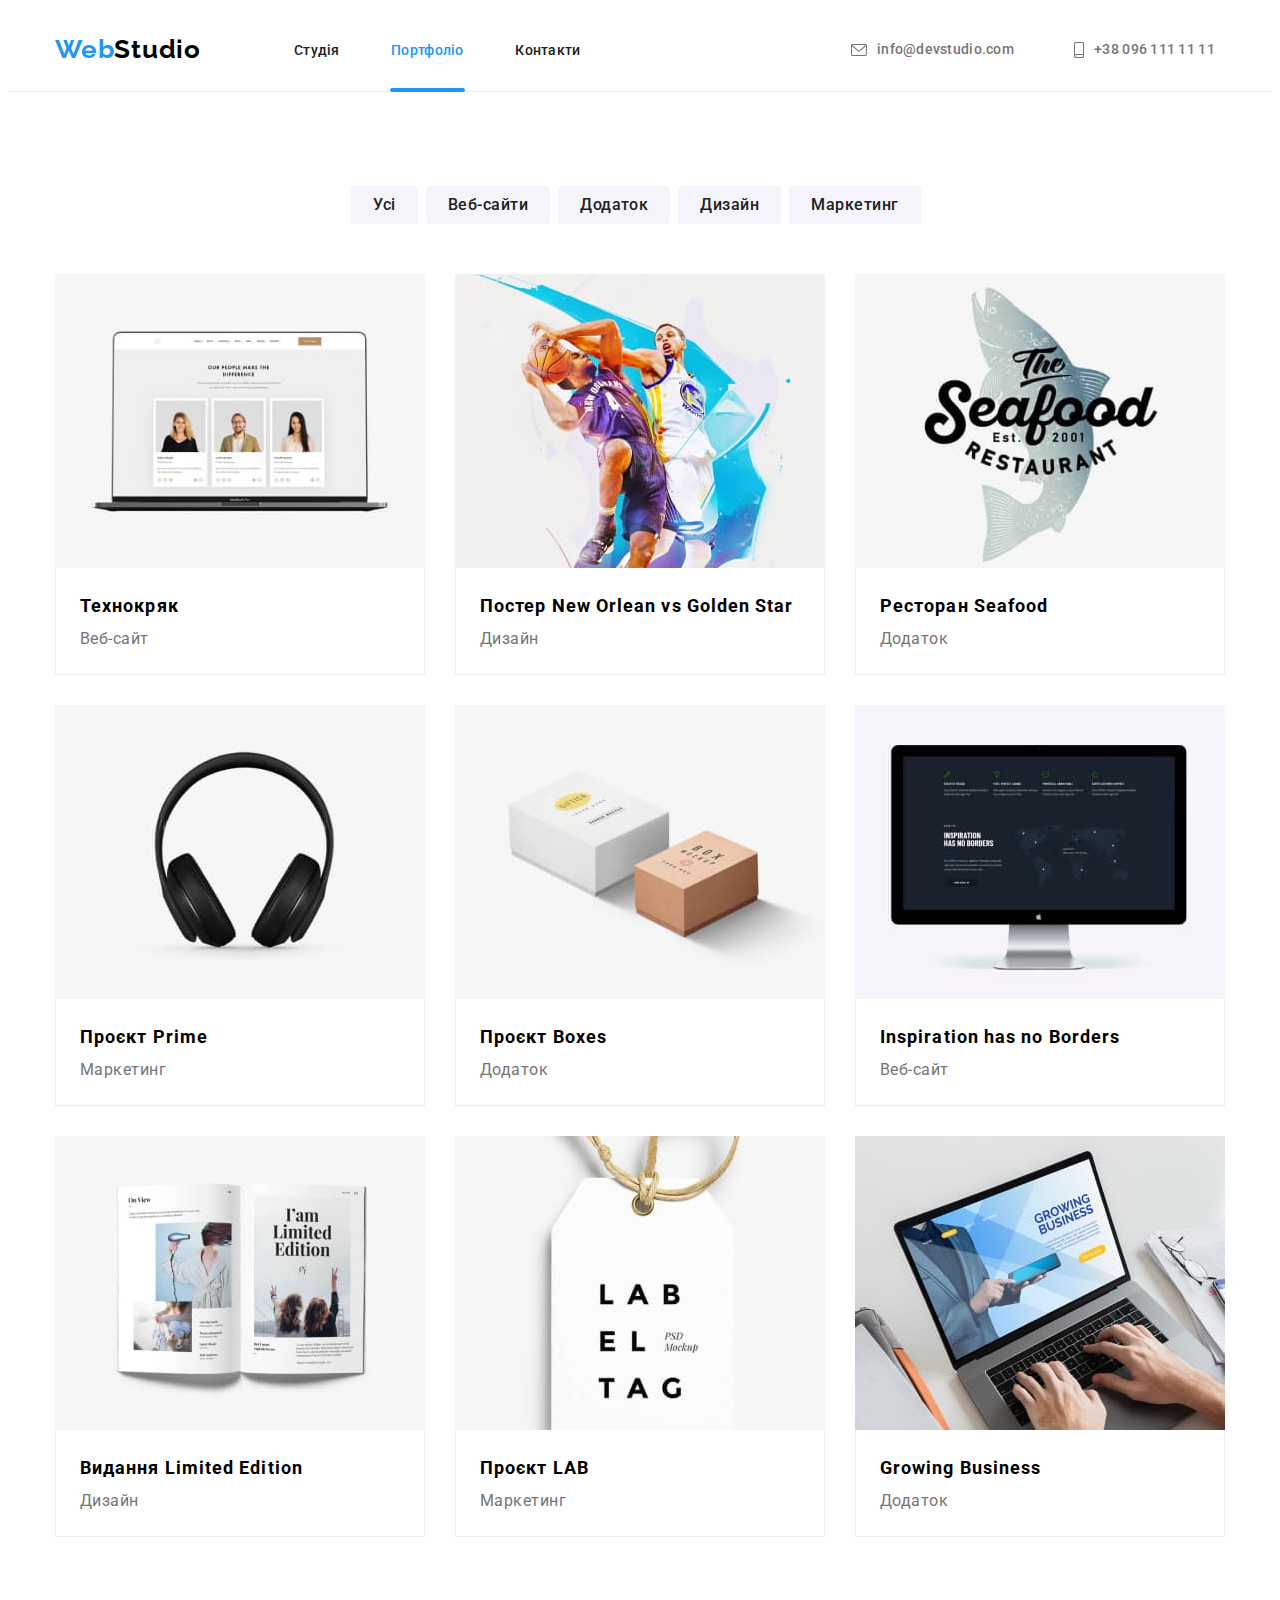
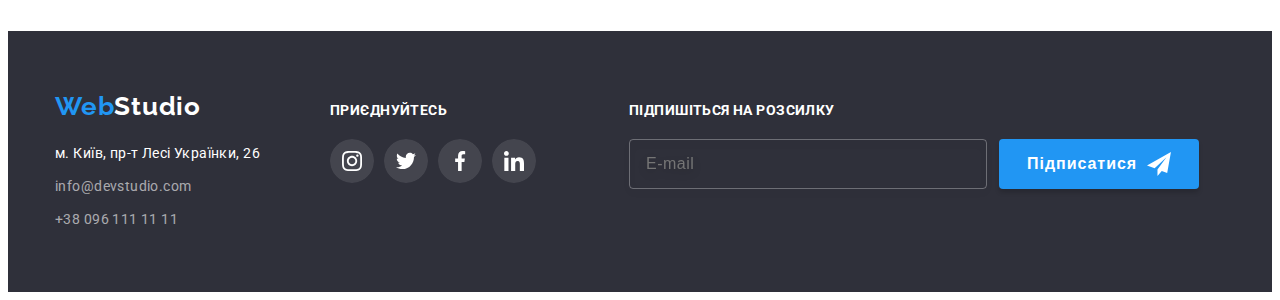
==== portfolio.html @ e8a70b20 "Add files via upload" ====
<!DOCTYPE html>
<html lang="en">
  <head>
    <meta charset="UTF-8" />
    <meta http-equiv="X-UA-Compatible" content="IE=edge" />
    <meta name="viewport" content="width=device-width, initial-scale=1.0" />
    <title>Portfolio</title>
    <link rel="preconnect" href="https://fonts.googleapis.com" />
    <link rel="preconnect" href="https://fonts.gstatic.com" crossorigin />
    <link
      href="https://fonts.googleapis.com/css2?family=Raleway:wght@700&family=Roboto:wght@400;500;700;900&display=swap"
      rel="stylesheet"
    />
    <link
      rel="stylesheet"
      href="https://cdnjs.cloudflare.com/ajax/libs/modern-normalize/1.1.0/modern-normalize.min.css"
      integrity="sha512-wpPYUAdjBVSE4KJnH1VR1HeZfpl1ub8YT/NKx4PuQ5NmX2tKuGu6U/JRp5y+Y8XG2tV+wKQpNHVUX03MfMFn9Q=="
      crossorigin="anonymous"
      referrerpolicy="no-referrer"
    />
    <link rel="stylesheet" href="./css/styles.css" />
  </head>
  <body class="body">
    <header class="header header-portfolio">
            <div class="container container-header container-header-index">
        <nav class="header-navigation">
          <a class="link-logo" href="index.html">
            <span class="web">Web</span>Studio
          </a>
          <ul class="index-header-list">
            <li class="index-header-item">
              <a class="navigation-link" href="index.html">Студія</a>
            </li>
            <li class="index-header-item">
              <a class="navigation-link current" href="portfolio.html">Портфоліо</a>
            </li>
            <li class="index-header-item">
              <a class="navigation-link" href="">Контакти</a>
            </li>
          </ul>
        </nav>
        <ul class="index-header-list contact-header-list">
          <li class="contact-header-item">
            <a class="contact-link" href="mailto:info@devstudio.com"
              ><svg class="header-icon" width="16" height="12">
                <use href="./img/symbol-defs.svg#icon-envelope"></use>
              </svg>info@devstudio.com</a
            >
          </li>
          <li class="contact-header-item">
            <a class="contact-link" href="tel:+380961111111"
              ><svg class="header-icon" width="10" height="16">
                <use href="./img/symbol-defs.svg#icon-smartphone"></use>
              </svg>+38 096 111 11 11</a
            >
          </li>
        </ul>
      </div>
    </header>

    <main class="portfolio-main">
      <section class="portfolio-hero">
        <div class="container container-portfolio-main">
          <ul class="portfolio-list portfolio-list-btn">
            <li class="portfolio-list-btn-item">
              <button class="filter-btn" type="button">Усі</button>
            </li>
            <li class="portfolio-list-btn-item">
              <button class="filter-btn" type="button">Веб-сайти</button>
            </li>
            <li class="portfolio-list-btn-item">
              <button class="filter-btn" type="button">Додаток</button>
            </li>
            <li class="portfolio-list-btn-item">
              <button class="filter-btn" type="button">Дизайн</button>
            </li>
            <li class="portfolio-list-btn-item">
              <button class="filter-btn" type="button">Маркетинг</button>
            </li>
          </ul>
          <ul class="portfolio-list portfolio-list-card">
            <li class="portfolio-hero-item">
              <a class="portfolio-card-link" href="">
                <div class="portfolio-overlay">
                  <img
                    class="img portfolio-img"
                    src="./img/portfolio_img.jpg"
                    alt="laptop with website"
                    width="370"
                    height="294"
                  />
                  <p class="portfolio-overlay-discription">Ресурс пропонує комплексні пропозиції з різним рівнем функціоналу та сервісів. Все це дозволить відвідувачу отримати вичерпні відомості про компанію чи приватну особу.</p>
                </div>

                <div class="hero-content-portfolio">
                  <h3 class="hero-content">Технокряк</h3>
                  <p class="hero-description">Веб-сайт</p>
                </div>
              </a>  
            </li>
            <li class="portfolio-hero-item">
              <a class="portfolio-card-link" href="">
                <div class="portfolio-overlay">
                  <img
                    class="img portfolio-img"
                    src="./img/portfolio_img1.jpg"
                    alt="two basketball player"
                    width="370"
                    height="294"
                  />
                  <p class="portfolio-overlay-discription">Ресурс пропонує комплексні пропозиції з різним рівнем функціоналу та сервісів. Все це дозволить відвідувачу отримати вичерпні відомості про компанію чи приватну особу.</p>
                </div>

                <div class="hero-content-portfolio">
                  <h3 class="hero-content">Постер New Orlean vs Golden Star</h3>
                  <p class="hero-description">Дизайн</p>
                </div>
              </a>
            </li>
            <li class="portfolio-hero-item">
              <a class="portfolio-card-link" href="">
                <div class="portfolio-overlay">
                  <img
                    class="img portfolio-img"
                    src="./img/portfolio_img2.jpg"
                    alt="restaurant logo"
                    width="370"
                    height="294"
                  />
                  <p class="portfolio-overlay-discription">Ресурс пропонує комплексні пропозиції з різним рівнем функціоналу та сервісів. Все це дозволить відвідувачу отримати вичерпні відомості про компанію чи приватну особу.</p>
                </div>

                <div class="hero-content-portfolio">
                  <h3 class="hero-content">Ресторан Seafood</h3>
                  <p class="hero-description">Додаток</p>
                </div>
              </a>
            </li>
            <li class="portfolio-hero-item">
              <a class="portfolio-card-link" href="">
                <div class="portfolio-overlay">
                  <img
                    class="img portfolio-img"
                    src="./img/portfolio_img3.jpg"
                    alt="black headphones"
                    width="370"
                    height="294"
                  />
                  <p class="portfolio-overlay-discription">Ресурс пропонує комплексні пропозиції з різним рівнем функціоналу та сервісів. Все це дозволить відвідувачу отримати вичерпні відомості про компанію чи приватну особу.</p>
                </div>

                <div class="hero-content-portfolio">
                  <h3 class="hero-content">Проєкт Prime</h3>
                  <p class="hero-description">Маркетинг</p>
                </div>
              </a>
            </li>
            <li class="portfolio-hero-item">
              <a class="portfolio-card-link" href="">
                <div class="portfolio-overlay">
                  <img
                    class="img portfolio-img"
                    src="./img/portfolio_img4.jpg"
                    alt="two boxes one white one black"
                    width="370"
                    height="294"
                  />
                  <p class="portfolio-overlay-discription">Ресурс пропонує комплексні пропозиції з різним рівнем функціоналу та сервісів. Все це дозволить відвідувачу отримати вичерпні відомості про компанію чи приватну особу.</p>
                </div>

                <div class="hero-content-portfolio">
                  <h3 class="hero-content">Проєкт Boxes</h3>
                  <p class="hero-description">Додаток</p>
                </div>
              </a>
            </li>
            <li class="portfolio-hero-item">
              <a class="portfolio-card-link" href="">
                <div class="portfolio-overlay">
                  <img
                    class="img portfolio-img"
                    src="./img/portfolio_img5.jpg"
                    alt="monitor"
                    width="370"
                    height="294"
                  />
                  <p class="portfolio-overlay-discription">Ресурс пропонує комплексні пропозиції з різним рівнем функціоналу та сервісів. Все це дозволить відвідувачу отримати вичерпні відомості про компанію чи приватну особу.</p>
                </div>

                <div class="hero-content-portfolio">
                  <h3 class="hero-content">Inspiration has no Borders</h3>
                  <p class="hero-description">Веб-сайт</p>
                </div>
              </a>
            </li>
            <li class="portfolio-hero-item">
              <a class="portfolio-card-link" href="">
                <div class="portfolio-overlay">
                  <img
                    class="img portfolio-img"
                    src="./img/portfolio_img6.jpg"
                    alt="magazine"
                    width="370"
                    height="294"
                  />
                  <p class="portfolio-overlay-discription">Ресурс пропонує комплексні пропозиції з різним рівнем функціоналу та сервісів. Все це дозволить відвідувачу отримати вичерпні відомості про компанію чи приватну особу.</p>
                </div>

                <div class="hero-content-portfolio">
                  <h3 class="hero-content">Видання Limited Edition</h3>
                  <p class="hero-description">Дизайн</p>
                </div>
              </a>
            </li>
            <li class="portfolio-hero-item">
              <a class="portfolio-card-link" href="">
                <div class="portfolio-overlay">
                  <img
                    class="img portfolio-img"
                    src="./img/portfolio_img7.jpg"
                    alt="token with the name lab"
                    width="370"
                    height="294"
                  />
                  <p class="portfolio-overlay-discription">Ресурс пропонує комплексні пропозиції з різним рівнем функціоналу та сервісів. Все це дозволить відвідувачу отримати вичерпні відомості про компанію чи приватну особу.</p>
                </div>

                <div class="hero-content-portfolio">
                  <h3 class="hero-content">Проєкт LAB</h3>
                  <p class="hero-description">Маркетинг</p>
                </div>
              </a>
            </li>
            <li class="portfolio-hero-item">
              <a class="portfolio-card-link" href="">
                <div class="portfolio-overlay">
                  <img
                    class="img portfolio-img"
                    src="./img/portfolio_img8.jpg"
                    alt="man working on laptop"
                    width="370"
                    height="294"
                  />
                  <p class="portfolio-overlay-discription">Ресурс пропонує комплексні пропозиції з різним рівнем функціоналу та сервісів. Все це дозволить відвідувачу отримати вичерпні відомості про компанію чи приватну особу.</p>
                </div>

                <div class="hero-content-portfolio">
                  <h3 class="hero-content">Growing Business</h3>
                  <p class="hero-description">Додаток</p>
                </div>
              </a>
            </li>
          </ul>
        </div>
      </section>
    </main>
    <footer class="footer">
      <div class="container container-footer">
        <div class="footer-container-logo-address">
          <a class="footer-logo" href="">
            <span class="web-footer">Web</span>Studio
          </a>
          <address class="address">
            <ul class="index-list">
              <li class="footer-item">
                <a class="footer-address" href=""
                  >м. Київ, пр-т Лесі Українки, 26</a
                >
              </li>
              <li class="footer-item">
                <a class="footer-link" href="mailto:info@devstudio.com"
                  >info@devstudio.com</a
                >
              </li>
              <li class="footer-item">
                <a class="footer-link" href="tel:+380961111111"
                  >+38 096 111 11 11</a
                >
              </li>
            </ul>
          </address>
        </div>
        <div class="container-footer-soc">
          <h3 class="footer-soc-title">приєднуйтесь</h3>
          <ul class="footer-soc-list">
            <li class="footer-soc-item">
              <a class="footer-soc-link" href="">
                <svg class="footer-soc-icon" width="20" height="20">
                  <use href="./img/symbol-defs.svg#icon-instagram"></use>
                </svg>
              </a>
            </li>
            <li class="footer-soc-item">
              <a class="footer-soc-link" href="">
                <svg class="footer-soc-icon" width="20" height="20">
                  <use href="./img/symbol-defs.svg#icon-twitter"></use>
                </svg>
              </a>
            </li>
            <li class="footer-soc-item">
              <a class="footer-soc-link" href="">
                <svg class="footer-soc-icon" width="20" height="20">
                  <use href="./img/symbol-defs.svg#icon-facebook"></use>
                </svg>
              </a>
            </li>
            <li class="footer-soc-item">
              <a class="footer-soc-link" href="">
                <svg class="footer-soc-icon" width="20" height="20">
                  <use href="./img/symbol-defs.svg#icon-linkedin"></use>
                </svg>
              </a>
            </li>
          </ul>
        </div>
        <forma class="form">
          <h3 class="form-footer-title">Підпишіться на розсилку</h3>
          <div class="container-footer-form">
            <input class="form-footer-input" type="email" name="email" placeholder="E-mail"/>
            <button class="form-footer-btn" type="submit">Підписатися
              <svg class="footer-icon-send" width="24" height="24">
              <use href="./img/symbol-defs.svg#icon-send-footer"></use>
              </svg>
            </button>
          </div>
        </forma>
      </div>
    </footer>
  </body>
</html>
---- css/styles.css ----
*,
*::before,
*::after {
  box-sizing: border-box;
}

p,
h1,
h2,
h3,
h4,
h5,
h6 {
  margin: 0;
}

ul,
ol {
  margin: 0;
  padding-left: 0;
  list-style: none;
}

button {
  cursor: pointer;
}

a {
  color: currentColor;
  text-decoration: none;
}

address {
  font-style: normal;
}

:root {
  --logo-focus-hover-color: #2196f3;
  --title-color: #212121;
  --title-logo-font-weight: 700;
  --distance-top-bottom-section: 94px;
  --animation-hover-text: color 250ms cubic-bezier(0.4, 0, 0.2, 1);
  --animation-hover-bg: background-color 250ms cubic-bezier(0.4, 0, 0.2, 1);
}

.body {
  font-family: "roboto", sans-serif;
  background: #ffffff;
}

.header-index {
  position: relative;
  border-bottom: 1px solid #ececec;
}

.container {
  width: 1200px;
  padding-left: 15px;
  padding-right: 15px;
  margin: 0 auto;
}

.container-header {
  display: flex;
  align-items: center;
}

.header-navigation {
  display: flex;
  align-items: center;
}

.index-header-list {
  display: flex;
  gap: 50px;
}

.contact-header-list {
  margin-left: auto;
}

.container-header-contact {
  margin-left: auto;
}

.header-portfolio {
  border-bottom: 1px solid #ececec;
}

.link-logo,
.footer-logo {
  font-family: "raleway", sans-serif;
  font-style: normal;
  font-weight: var(--title-logo-font-weight);
  font-size: 26px;
  line-height: 1.19;
  letter-spacing: 0.03em;
  color: black;
  text-decoration: none;
  transition: var(--animation-hover-focus);
}

.link-logo {
  margin-right: 93px;
}

.web {
  color: var(--logo-focus-hover-color);
}

.link-logo:focus {
  color: var(--logo-focus-hover-color);
}

.index-header-item {
  padding: 32px 0;
}

.contact-header-item {
  display: flex;
  min-width: 161px;
}

.index-header-item {
  position: relative;
}

.navigation-link {
  color: #212121;
  transition: var(--animation-hover-focus);
}

.current::after {
  content: "";
  width: 100%;
  height: 4px;
  border-radius: 2px;
  background: var(--logo-focus-hover-color);

  position: absolute;
  bottom: -1px;
  left: 0;

  pointer-events: none;
}

.current {
  padding: 0px 1.5px;
  color: var(--logo-focus-hover-color);
}

.navigation-link,
.contact-link {
  font-weight: 500;
  font-size: 14px;
  line-height: 1.14;
  letter-spacing: 0.02em;
  text-decoration: none;
}

.header-icon {
  margin-right: 10px;
  fill: currentColor;
}

.contact-link {
  display: flex;
  justify-content: center;
  align-items: center;
  width: 100%;
  color: #757575;
  text-decoration: none;
  transition: var(--animation-hover-focus);
}

.navigation-link:hover,
.navigation-link:focus,
.contact-link:hover,
.contact-link:focus {
  color: var(--logo-focus-hover-color);
}

.index-hero {
  max-width: 1600px;
  margin: 0 auto;
  padding: 200px 0;
  background-color: #c4c4c4;
  background-image: linear-gradient(
      rgba(47, 48, 58, 0.4),
      rgba(47, 48, 58, 0.4)
    ),
    url(../img/index-hero-bg.jpg);
  background-repeat: no-repeat;
  background-position: center;
  background-size: cover;
}

.container-hero {
  display: flex;
  align-items: center;
  flex-direction: column;
}

.index-tagline {
  font-weight: 900;
  font-size: 44px;
  line-height: 1.36;
  letter-spacing: 0.06em;
  text-transform: uppercase;
  color: #ffffff;
  width: 696px;
  text-align: center;
  margin-bottom: 30px;
}

.index-btn {
  font-family: "roboto", sans-serif;
  font-weight: var(--title-logo-font-weight);
  font-size: 16px;
  line-height: 1.88;
  color: #ffffff;
  background: var(--logo-focus-hover-color);
  cursor: pointer;
  min-width: 216px;
  height: 50px;
  border: 0px;
  border-radius: 4px;
  letter-spacing: 0.06em;
  transition: background 250ms cubic-bezier(0.4, 0, 0.2, 1);
}

.index-btn:hover,
.index-btn:focus {
  background: #188ce8;
}

.index-peculiarities {
  padding-top: var(--distance-top-bottom-section);
}

.container-index-peculiarities {
  display: flex;
}

.index-hero-list {
  display: flex;
  gap: 30px;
}

.index-list-item {
  width: 270px;
}

.peculiarities-icon {
  width: 270px;
  height: 120px;
  background: #f5f4fa;
  border-radius: 4px;
  margin-bottom: 30px;
  display: flex;
  justify-content: center;
  align-items: center;
}

.index-content {
  font-weight: var(--title-logo-font-weight);
  font-size: 14px;
  line-height: 1.14;
  letter-spacing: 0.03em;
  text-transform: uppercase;
  color: var(--title-color);
  margin-bottom: 10px;
}

.index-description {
  font-size: 14px;
  line-height: 1.71;
  letter-spacing: 0.03em;
  color: #757575;
}

.activity {
  padding-top: var(--distance-top-bottom-section);
  padding-bottom: var(--distance-top-bottom-section);
}

.activity-text,
.team-tagline {
  font-weight: var(--title-logo-font-weight);
  font-size: 36px;
  line-height: 1.16;
  text-align: center;
  letter-spacing: 0.03em;
  color: var(--title-color);
  margin-bottom: 50px;
}

.index-list-activity {
  display: flex;
  gap: 30px;
}

.activity-item {
  position: relative;
}

.activity-backdrop {
  position: absolute;
  bottom: 0;

  display: flex;
  justify-content: center;
  align-items: center;

  width: 100%;
  padding: 27px 0;
  background: rgba(47, 48, 58, 0.8);
}

.img {
  display: block;
  max-width: 100%;
  height: auto;
}

.activity-item-discription {
  font-weight: 700;
  font-size: 14px;
  line-height: 1.14;
  text-align: center;
  letter-spacing: 0.03em;
  text-transform: uppercase;
  color: #ffffff;
}

.team {
  padding-top: var(--distance-top-bottom-section);
  padding-bottom: var(--distance-top-bottom-section);
  background: #f5f4fa;
}

.index-list-team {
  display: flex;
  gap: 30px;
}

.team-item {
  width: 270px;
  background: #ffffff;
  border-radius: 4px;
  box-shadow: 0px 1px 3px rgba(0, 0, 0, 0.12), 0px 1px 1px rgba(0, 0, 0, 0.14),
    0px 2px 1px rgba(0, 0, 0, 0.2);
}

.team-item:last-child {
  margin-right: 0px;
}

.team-container-name {
  text-align: center;
  padding-top: 30px;
  padding-bottom: 30px;
}

.team-tagline {
  margin-bottom: 50px;
}

.team-name {
  font-weight: 500;
  font-size: 16px;
  line-height: 1.18;
  text-align: center;
  letter-spacing: 0.03em;
  color: var(--title-color);
  margin-bottom: 10px;
}

.team-activity {
  font-size: 16px;
  line-height: 1.18;
  text-align: center;
  letter-spacing: 0.03em;
  color: #757575;
  margin-bottom: 16px;
}

.team-soc-list {
  display: flex;
  gap: 10px;
  justify-content: center;
}

.team-soc-item {
  display: flex;
  justify-content: center;
  align-items: center;
}

.team-soc-link {
  display: flex;
  justify-content: center;
  align-items: center;
  width: 44px;
  height: 44px;
  border-radius: 50%;
  fill: #afb1b8;
  transition: var(--animation-hover-bg), fill 250ms cubic-bezier(0.4, 0, 0.2, 1);
}

.team-soc-link:hover,
.team-soc-link:focus {
  background-color: var(--logo-focus-hover-color);
  fill: #ffffff;
}

.client {
  padding-top: var(--distance-top-bottom-section);
  padding-bottom: var(--distance-top-bottom-section);
}

.portfolio-hero {
  padding-top: var(--distance-top-bottom-section);
  padding-bottom: var(--distance-top-bottom-section);
}

.client-container {
  text-align: center;
}

.client-title {
  font-weight: 700;
  font-size: 36px;
  line-height: 1.16;
  text-align: center;
  letter-spacing: 0.03em;
  color: #212121;
}

.client-list {
  display: flex;
  justify-content: center;
  gap: 30px;
  margin-top: 50px;
}

.client-item {
  display: flex;
  justify-content: center;
  align-items: center;
}

.client-soc-link {
  display: flex;
  justify-content: center;
  align-items: center;
  fill: #afb1b8;
  width: 170px;
  height: 90px;
  border: 1px solid #afb1b8;
  border-radius: 4px;
  transition: fill 250ms cubic-bezier(0.4, 0, 0.2, 1),
    border 250ms cubic-bezier(0.4, 0, 0.2, 1);
}

.client-soc-link:hover,
.client-soc-link:focus {
  fill: var(--logo-focus-hover-color);
  border: 1px solid var(--logo-focus-hover-color);
}

.portfolio-list {
  display: flex;
  list-style: none;
}

.portfolio-list-btn {
  display: flex;
  justify-content: center;
}

.portfolio-list-card {
  flex-wrap: wrap;
  gap: 30px;
}

.portfolio-list-btn-item {
  margin-right: 8px;
  margin-bottom: 50px;
}

.filter-btn {
  font-family: "roboto", sans-serif;
  font-weight: 500;
  font-size: 16px;
  line-height: 1.62;
  text-align: center;
  letter-spacing: 0.03em;
  background-color: #f5f4fa;
  color: #212121;
  cursor: pointer;
  padding: 6px 22px;
  border: 0px;
  border-radius: 4px;
  transition: var(--animation-hover-text), var(--animation-hover-bg),
    box-shadow 250ms cubic-bezier(0.4, 0, 0.2, 1);
}

.filter-btn:last-child {
  margin-right: 0px;
}

.filter-btn:hover,
.filter-btn:focus {
  color: #ffffff;
  background: var(--logo-focus-hover-color);
  box-shadow: 0px 3px 1px rgba(0, 0, 0, 0.1), 0px 1px 2px rgba(0, 0, 0, 0.08),
    0px 2px 2px rgba(0, 0, 0, 0.12);
}

.portfolio-hero-item {
  display: block;
  width: 370px;
  position: relative;
}

.portfolio-overlay {
  position: relative;
  overflow: hidden;
}

.portfolio-overlay-discription {
  position: absolute;
  top: 0;
  left: 0;
  font-size: 18px;
  line-height: 1.56;
  letter-spacing: 0.03em;
  color: #ffffff;
  background-color: rgba(33, 150, 243, 0.9);
  padding: 63px 24px;
  height: 100%;
  transform: translateY(100%);
  transition: transform 250ms cubic-bezier(0.4, 0, 0.2, 1);
}

.portfolio-card-link:hover .portfolio-overlay-discription {
  transform: translateY(0);
}

.portfolio-card-link {
  display: block;
  transition: box-shadow 250ms cubic-bezier(0.4, 0, 0.2, 1);
}

.portfolio-card-link:hover,
.portfolio-card-link:focus {
  box-shadow: 0px 1px 1px rgba(0, 0, 0, 0.12), 0px 4px 4px rgba(0, 0, 0, 0.06),
    1px 4px 6px rgba(0, 0, 0, 0.16);
}

.hero-content-portfolio {
  display: flex;
  flex-direction: column;
  padding: 20px 24px;
  border-right: 1px solid #eeeeee;
  border-left: 1px solid #eeeeee;
  border-bottom: 1px solid #eeeeee;
}

.hero-content {
  font-weight: var(--title-logo-font-weight);
  font-size: 18px;
  line-height: 2;
  letter-spacing: 0.06em;
}

.hero-description {
  font-size: 16px;
  line-height: 1.88;
  letter-spacing: 0.03em;
  color: #757575;
}

.address {
  padding-top: 20px;
  max-width: 231px;
}

.footer-logo {
  min-width: 145px;
  color: #ffffff;
}

.footer-item:not(:last-child) {
  margin-bottom: 9px;
}

.web-footer {
  color: var(--logo-focus-hover-color);
}

.footer-logo:focus {
  color: var(--logo-focus-hover-color);
}

.footer-address,
.footer-link {
  font-family: "roboto", sans-serif;
  font-style: normal;
  font-size: 14px;
  line-height: 1.71;
  letter-spacing: 0.03em;
  color: #ffffff;
  text-decoration: none;
}

.footer-link {
  color: rgba(255, 255, 255, 0.6);
}

.footer {
  padding-top: 60px;
  padding-bottom: 60px;
  background: #2f303a;
}

.container-footer {
  display: flex;
  align-items: baseline;
}

.container-footer-soc {
  min-width: 206px;
  height: 80px;
  margin-left: 70px;
  margin-right: 93px;
}

.footer-soc-title {
  font-weight: 700;
  font-size: 14px;
  line-height: 1.14;
  letter-spacing: 0.03em;
  text-transform: uppercase;
  color: #ffffff;
  margin-bottom: 20px;
}

.footer-soc-list {
  display: flex;
  gap: 10px;
}

.footer-soc-link {
  display: flex;
  justify-content: center;
  align-items: center;
  width: 44px;
  height: 44px;
  border-radius: 50%;
  fill: #ffffff;
  background-image: url(../img/footer-bg-icon.svg);
  transition: var(--animation-hover-bg), fill 250ms cubic-bezier(0.4, 0, 0.2, 1);
}

.footer-soc-link:hover,
.footer-soc-link:focus {
  background-color: var(--logo-focus-hover-color);
  fill: #ffffff;
}

.container-footer-form {
  display: flex;
  min-width: 570px;
  height: 86px;
}

.form-footer-title {
  font-weight: 700;
  font-size: 14px;
  line-height: 1.14;
  letter-spacing: 0.03em;
  text-transform: uppercase;
  color: #ffffff;
  margin-bottom: 20px;
}

.form-footer-input {
  font-size: 16px;
  line-height: 1.25;
  letter-spacing: 0.03em;
  color: rgba(255, 255, 255, 0.6);
  background: inherit;
  border: 1px solid rgba(255, 255, 255, 0.3);
  filter: drop-shadow(0px 4px 4px rgba(0, 0, 0, 0.15));
  border-radius: 4px;
  width: 358px;
  height: 50px;
  margin-right: 12px;
  padding: 15px 0px 15px 16px;
}

.form-footer-btn {
  display: flex;
  gap: 10px;
  justify-content: center;
  align-items: center;
  padding: 10px 28px;
  width: 200px;
  height: 50px;
  background: var(--logo-focus-hover-color);
  box-shadow: 0px 4px 4px rgba(0, 0, 0, 0.15);
  transition: background 250ms cubic-bezier(0.4, 0, 0.2, 1);
  border-radius: 4px;
  border: 0;

  font-weight: 700;
  font-size: 16px;
  line-height: 1.88;
  letter-spacing: 0.06em;
  color: #ffffff;
}

.footer-icon-send {
  fill: #ffffff;
}

.form-footer-btn:hover,
.form-footer-btn:focus {
  background: #188ce8;
}

.backdrop-index-hero {
  position: fixed;
  top: 0;
  width: 100%;
  height: 100%;
  background: rgba(0, 0, 0, 0.2);
  transition: opacity 250ms cubic-bezier(0.4, 0, 0.2, 1),
    visibility 250ms cubic-bezier(0.4, 0, 0.2, 1);
}

.is-hidden {
  opacity: 0;
  visibility: 0;
  pointer-events: none;
}

.modal-index-hero {
  position: absolute;
  top: 50%;
  left: 50%;
  width: 528px;
  min-height: 581px;
  background: #ffffff;
  box-shadow: 0px 1px 3px rgba(0, 0, 0, 0.12), 0px 1px 1px rgba(0, 0, 0, 0.14),
    0px 2px 1px rgba(0, 0, 0, 0.2);
  border-radius: 4px;
  transform: translate(-50%, -50%) scale(1);
  transition: transform 250ms cubic-bezier(0.4, 0, 0.2, 1);
}

.backdrop-index-hero.is-hidden .modal-index-hero {
  transform: translate(-50%, -50%) scale(0);
}

.modal-close-btn {
  position: absolute;
  top: 8px;
  right: 8px;
  display: flex;
  justify-content: center;
  align-items: center;
  cursor: pointer;
  width: 30px;
  height: 30px;
  padding: 0;
  background: #ffffff;
  border: 1px solid rgba(0, 0, 0, 0.1);
  border-radius: 50%;
  transition: fill 250ms cubic-bezier(0.4, 0, 0.2, 1);
}

.modal-close-btn:hover,
.modal-close-btn:focus {
  fill: var(--logo-focus-hover-color);
}

.modal-form {
  display: flex;
  flex-direction: column;
  align-items: center;
}

.modal-form-container {
  margin: 40px 40px 30px 40px;
}

.modal-form-title {
  font-weight: 700;
  font-size: 20px;
  line-height: 1.15;
  text-align: center;
  letter-spacing: 0.03em;
  color: #212121;
  margin-bottom: 12px;
}

.modal-form-label {
  display: block;
  font-size: 12px;
  line-height: 1.16;
  letter-spacing: 0.01em;
  color: #757575;
  position: relative;
}

.modal-form-input {
  display: inline-block;
  width: 448px;
  height: 40px;
  border: 1px solid rgba(33, 33, 33, 0.2);
  border-radius: 4px;
  padding: 0px 0px 0px 42px;
  transition: border-color 250ms cubic-bezier(0.4, 0, 0.2, 1);
  outline: none;
}

.modal-form-input:focus-within {
  border-color: var(--logo-focus-hover-color);
}

.modal-form-input:focus-within + .modal-form-icon {
  fill: var(--logo-focus-hover-color);
}

.modal-form-box {
  position: relative;
  display: block;
  margin-bottom: 10px;
  margin-top: 4px;
}

.modal-form-icon {
  position: absolute;
  top: 50%;
  left: 12px;
  transform: translateY(-50%);
  fill: #212121;
  transition: fill 250ms cubic-bezier(0.4, 0, 0.2, 1);
}

.modal-textarea-field {
  height: 120px;
  resize: none;
  font-size: 12px;
  line-height: 1.16;
  letter-spacing: 0.01em;
  color: rgba(117, 117, 117, 0.5);
  margin-bottom: 20px;
  padding: 12px 16px;
}

.modal-form-checkbox {
  position: relative;
  display: inline-block;
  font-size: 14px;
  line-height: 1.71;
  letter-spacing: 0.03em;
  color: #757575;
  padding-left: 36px;
}

.visually-hidden {
  position: absolute;
  width: 1px;
  height: 1px;
  margin: -1px;
  border: 0;
  padding: 0;

  white-space: nowrap;
  clip-path: inset(100%);
  clip: rect(0 0 0 0);
  overflow: hidden;
}

.modal-checkbox-icon {
  position: absolute;
  top: 0;
  left: 0;
  align-items: center;
  width: 16px;
  height: 15px;
  border: 2px solid #212121;
  border-radius: 4px;
  margin-left: 12px;
  transform: translateY(25%);
  transition: background-image 250ms cubic-bezier(0.4, 0, 0.2, 1),
    background-color 250ms cubic-bezier(0.4, 0, 0.2, 1),
    border-color 250ms cubic-bezier(0.4, 0, 0.2, 1);
}

.modal-checkbox-input:checked ~ .modal-checkbox-icon {
  background-color: var(--logo-focus-hover-color);
  background-image: url(../img/icon-checkbox.svg);
  background-position: center;
  block-size: contain;
  background-origin: border-box;
  border-color: var(--logo-focus-hover-color);
}

.policy-link {
  display: inline-block;
  color: var(--logo-focus-hover-color);
  text-decoration: underline;
  text-underline-offset: 3px;
}

.modal-form-btn {
  width: 200px;
  height: 50px;
  font-weight: 700;
  font-size: 16px;
  line-height: 1.88;
  letter-spacing: 0.06em;
  color: #ffffff;
  border: 0;
  background: var(--logo-focus-hover-color);
  box-shadow: 0px 4px 4px rgba(0, 0, 0, 0.15);
  border-radius: 4px;
  transition: background 250ms cubic-bezier(0.4, 0, 0.2, 1);
}

.modal-form-btn:hover,
.modal-form-btn:focus {
  background: #188ce8;
}
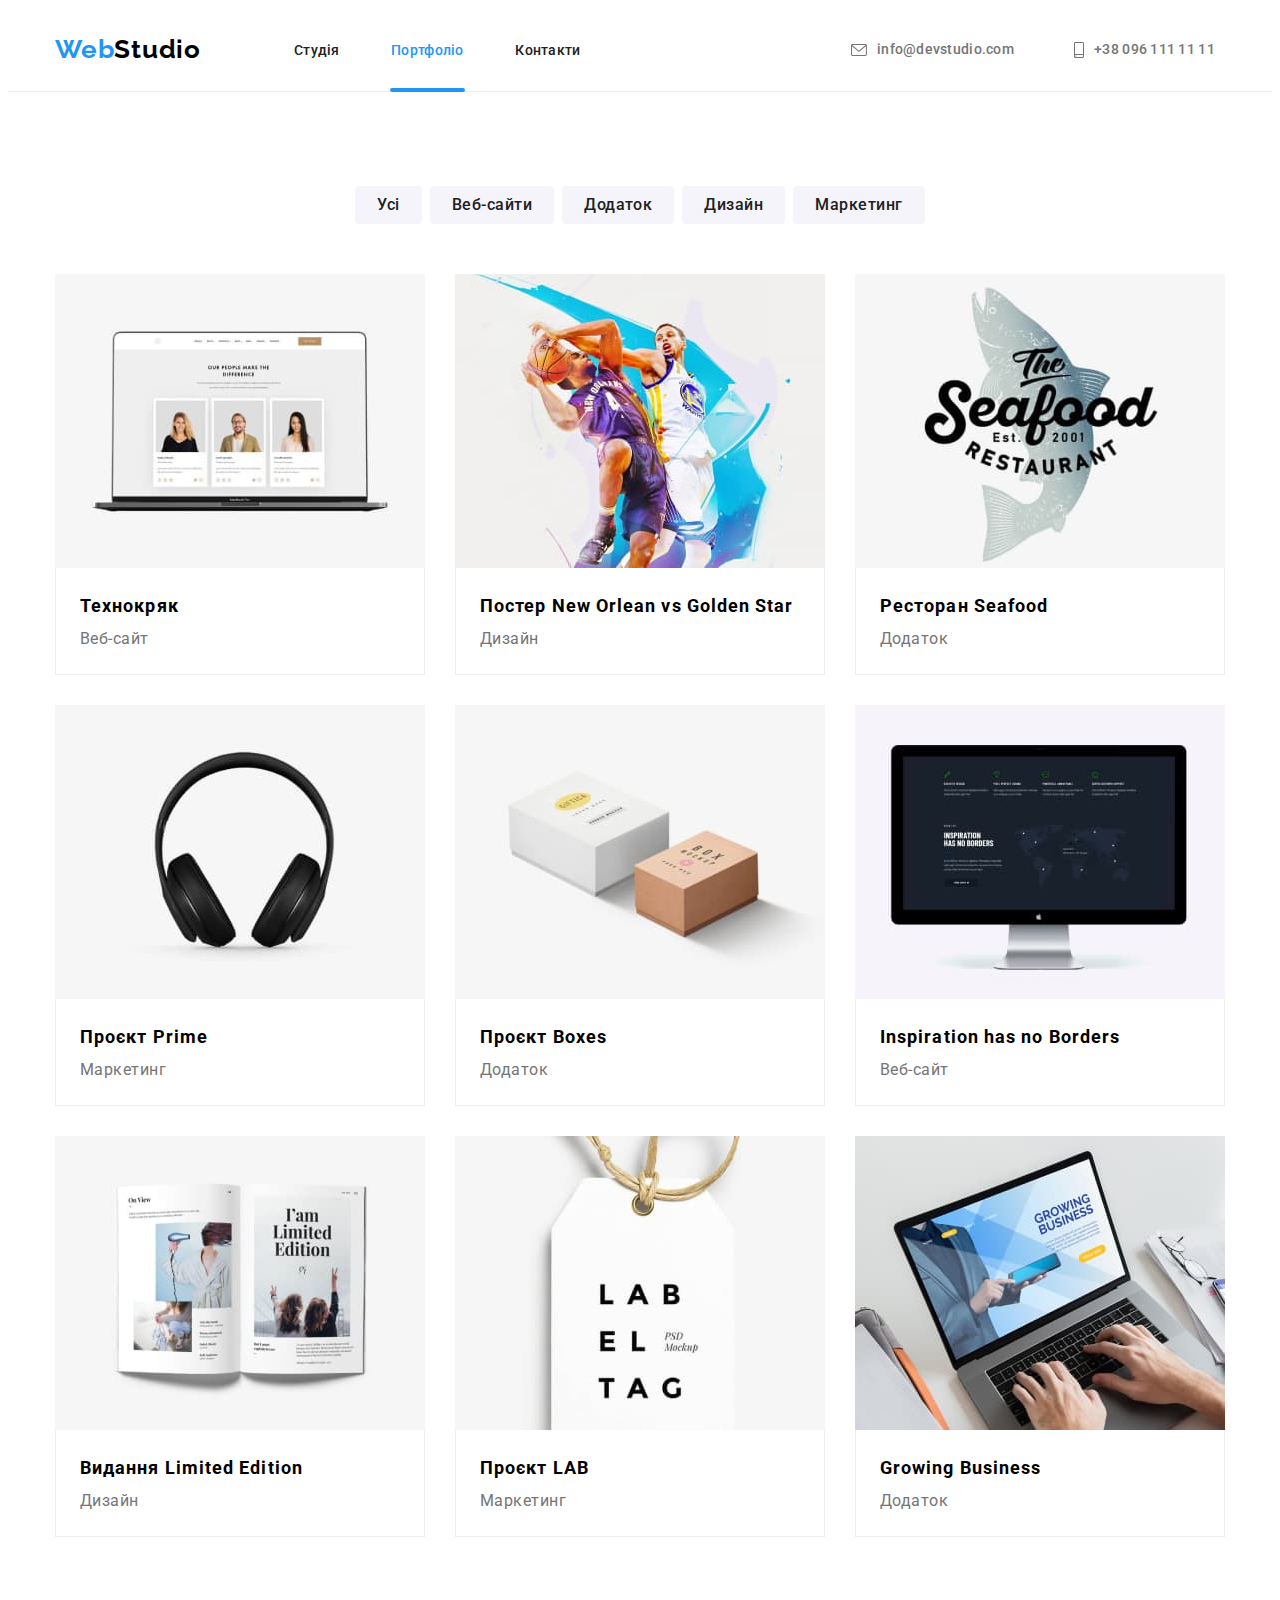
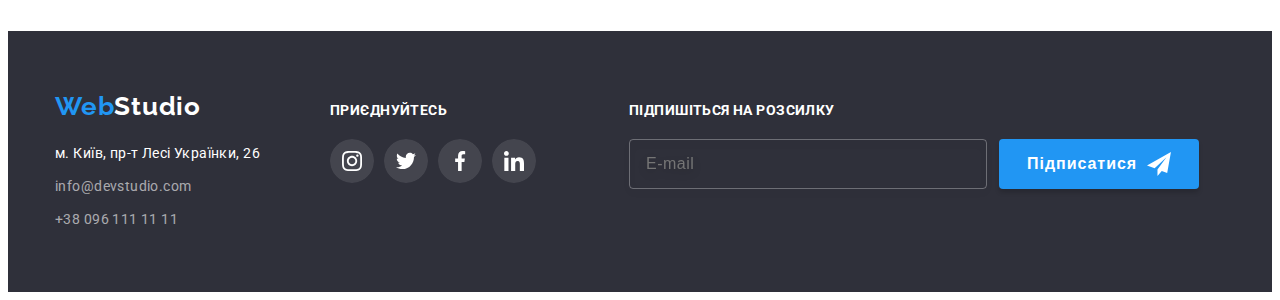
==== commit f047f30f: "add BEM to portfolio fix sass" ====
--- a/portfolio.html
+++ b/portfolio.html
@@ -18,38 +18,39 @@
       crossorigin="anonymous"
       referrerpolicy="no-referrer"
     />
-    <link rel="stylesheet" href="./css/styles.css" />
+    <link rel="stylesheet" href="./css/main.min.css" />
+    <!-- <link rel="stylesheet" href="./css/styles.css" /> -->
   </head>
   <body class="body">
     <header class="header header-portfolio">
-            <div class="container container-header container-header-index">
-        <nav class="header-navigation">
-          <a class="link-logo" href="index.html">
-            <span class="web">Web</span>Studio
-          </a>
-          <ul class="index-header-list">
-            <li class="index-header-item">
-              <a class="navigation-link" href="index.html">Студія</a>
-            </li>
-            <li class="index-header-item">
-              <a class="navigation-link current" href="portfolio.html">Портфоліо</a>
-            </li>
-            <li class="index-header-item">
-              <a class="navigation-link" href="">Контакти</a>
+      <div class="container container-header">
+        <a class="logo" href="index.html">
+          <span class="logo__part">Web</span>Studio
+        </a>
+        <nav class="navigation">
+          <ul class="navigation__list">
+            <li class="navigation__item">
+              <a class="navigation__link" href="index.html">Студія</a>
+            </li>
+            <li class="navigation__item">
+              <a class="navigation__link current" href="portfolio.html">Портфоліо</a>
+            </li>
+            <li class="navigation__item">
+              <a class="navigation__link" href="">Контакти</a>
             </li>
           </ul>
         </nav>
-        <ul class="index-header-list contact-header-list">
-          <li class="contact-header-item">
-            <a class="contact-link" href="mailto:info@devstudio.com"
-              ><svg class="header-icon" width="16" height="12">
+        <ul class="contact-header">
+          <li class="contact-header__item">
+            <a class="contact-header__link" href="mailto:info@devstudio.com"
+              ><svg class="contact-header__icon" width="16" height="12">
                 <use href="./img/symbol-defs.svg#icon-envelope"></use>
               </svg>info@devstudio.com</a
             >
           </li>
-          <li class="contact-header-item">
-            <a class="contact-link" href="tel:+380961111111"
-              ><svg class="header-icon" width="10" height="16">
+          <li class="contact-header__item">
+            <a class="contact-header__link" href="tel:+380961111111"
+              ><svg class="contact-header__icon" width="10" height="16">
                 <use href="./img/symbol-defs.svg#icon-smartphone"></use>
               </svg>+38 096 111 11 11</a
             >
@@ -58,195 +59,195 @@
       </div>
     </header>
 
-    <main class="portfolio-main">
+    <main class="main">
       <section class="portfolio-hero">
-        <div class="container container-portfolio-main">
-          <ul class="portfolio-list portfolio-list-btn">
-            <li class="portfolio-list-btn-item">
-              <button class="filter-btn" type="button">Усі</button>
-            </li>
-            <li class="portfolio-list-btn-item">
-              <button class="filter-btn" type="button">Веб-сайти</button>
-            </li>
-            <li class="portfolio-list-btn-item">
-              <button class="filter-btn" type="button">Додаток</button>
-            </li>
-            <li class="portfolio-list-btn-item">
-              <button class="filter-btn" type="button">Дизайн</button>
-            </li>
-            <li class="portfolio-list-btn-item">
-              <button class="filter-btn" type="button">Маркетинг</button>
+        <div class="container container-portfolio">
+          <ul class="filter">
+            <li class="filter__list-item-btn">
+              <button class="filter__btn" type="button">Усі</button>
+            </li>
+            <li class="filter__list-item-btn">
+              <button class="filter__btn" type="button">Веб-сайти</button>
+            </li>
+            <li class="filter__list-item-btn">
+              <button class="filter__btn" type="button">Додаток</button>
+            </li>
+            <li class="filter__list-item-btn">
+              <button class="filter__btn" type="button">Дизайн</button>
+            </li>
+            <li class="filter__list-item-btn">
+              <button class="filter__btn" type="button">Маркетинг</button>
             </li>
           </ul>
-          <ul class="portfolio-list portfolio-list-card">
-            <li class="portfolio-hero-item">
-              <a class="portfolio-card-link" href="">
-                <div class="portfolio-overlay">
-                  <img
-                    class="img portfolio-img"
+          <ul class="card">
+            <li class="card__item">
+              <a class="card__link" href="">
+                <div class="card__overlay">
+                  <img
+                    class="card__img"
                     src="./img/portfolio_img.jpg"
                     alt="laptop with website"
                     width="370"
                     height="294"
                   />
-                  <p class="portfolio-overlay-discription">Ресурс пропонує комплексні пропозиції з різним рівнем функціоналу та сервісів. Все це дозволить відвідувачу отримати вичерпні відомості про компанію чи приватну особу.</p>
-                </div>
-
-                <div class="hero-content-portfolio">
-                  <h3 class="hero-content">Технокряк</h3>
-                  <p class="hero-description">Веб-сайт</p>
+                  <p class="card__overlay-discription">Ресурс пропонує комплексні пропозиції з різним рівнем функціоналу та сервісів. Все це дозволить відвідувачу отримати вичерпні відомості про компанію чи приватну особу.</p>
+                </div>
+
+                <div class="card__content">
+                  <h3 class="card__project">Технокряк</h3>
+                  <p class="card__project-description">Веб-сайт</p>
                 </div>
               </a>  
             </li>
-            <li class="portfolio-hero-item">
-              <a class="portfolio-card-link" href="">
-                <div class="portfolio-overlay">
-                  <img
-                    class="img portfolio-img"
+            <li class="card__item">
+              <a class="card__link" href="">
+                <div class="card__overlay">
+                  <img
+                    class="card__img"
                     src="./img/portfolio_img1.jpg"
                     alt="two basketball player"
                     width="370"
                     height="294"
                   />
-                  <p class="portfolio-overlay-discription">Ресурс пропонує комплексні пропозиції з різним рівнем функціоналу та сервісів. Все це дозволить відвідувачу отримати вичерпні відомості про компанію чи приватну особу.</p>
-                </div>
-
-                <div class="hero-content-portfolio">
-                  <h3 class="hero-content">Постер New Orlean vs Golden Star</h3>
-                  <p class="hero-description">Дизайн</p>
-                </div>
-              </a>
-            </li>
-            <li class="portfolio-hero-item">
-              <a class="portfolio-card-link" href="">
-                <div class="portfolio-overlay">
-                  <img
-                    class="img portfolio-img"
+                  <p class="card__overlay-discription">Ресурс пропонує комплексні пропозиції з різним рівнем функціоналу та сервісів. Все це дозволить відвідувачу отримати вичерпні відомості про компанію чи приватну особу.</p>
+                </div>
+
+                <div class="card__content">
+                  <h3 class="card__project">Постер New Orlean vs Golden Star</h3>
+                  <p class="card__project-description">Дизайн</p>
+                </div>
+              </a>
+            </li>
+            <li class="card__item">
+              <a class="card__link" href="">
+                <div class="card__overlay">
+                  <img
+                    class="card__img"
                     src="./img/portfolio_img2.jpg"
                     alt="restaurant logo"
                     width="370"
                     height="294"
                   />
-                  <p class="portfolio-overlay-discription">Ресурс пропонує комплексні пропозиції з різним рівнем функціоналу та сервісів. Все це дозволить відвідувачу отримати вичерпні відомості про компанію чи приватну особу.</p>
-                </div>
-
-                <div class="hero-content-portfolio">
-                  <h3 class="hero-content">Ресторан Seafood</h3>
-                  <p class="hero-description">Додаток</p>
-                </div>
-              </a>
-            </li>
-            <li class="portfolio-hero-item">
-              <a class="portfolio-card-link" href="">
-                <div class="portfolio-overlay">
-                  <img
-                    class="img portfolio-img"
+                  <p class="card__overlay-discription">Ресурс пропонує комплексні пропозиції з різним рівнем функціоналу та сервісів. Все це дозволить відвідувачу отримати вичерпні відомості про компанію чи приватну особу.</p>
+                </div>
+
+                <div class="card__content">
+                  <h3 class="card__project">Ресторан Seafood</h3>
+                  <p class="card__project-description">Додаток</p>
+                </div>
+              </a>
+            </li>
+            <li class="card__item">
+              <a class="card__link" href="">
+                <div class="card__overlay">
+                  <img
+                    class="card__img"
                     src="./img/portfolio_img3.jpg"
                     alt="black headphones"
                     width="370"
                     height="294"
                   />
-                  <p class="portfolio-overlay-discription">Ресурс пропонує комплексні пропозиції з різним рівнем функціоналу та сервісів. Все це дозволить відвідувачу отримати вичерпні відомості про компанію чи приватну особу.</p>
-                </div>
-
-                <div class="hero-content-portfolio">
-                  <h3 class="hero-content">Проєкт Prime</h3>
-                  <p class="hero-description">Маркетинг</p>
-                </div>
-              </a>
-            </li>
-            <li class="portfolio-hero-item">
-              <a class="portfolio-card-link" href="">
-                <div class="portfolio-overlay">
-                  <img
-                    class="img portfolio-img"
+                  <p class="card__overlay-discription">Ресурс пропонує комплексні пропозиції з різним рівнем функціоналу та сервісів. Все це дозволить відвідувачу отримати вичерпні відомості про компанію чи приватну особу.</p>
+                </div>
+
+                <div class="card__content">
+                  <h3 class="card__project">Проєкт Prime</h3>
+                  <p class="card__project-description">Маркетинг</p>
+                </div>
+              </a>
+            </li>
+            <li class="card__item">
+              <a class="card__link" href="">
+                <div class="card__overlay">
+                  <img
+                    class="card__img"
                     src="./img/portfolio_img4.jpg"
                     alt="two boxes one white one black"
                     width="370"
                     height="294"
                   />
-                  <p class="portfolio-overlay-discription">Ресурс пропонує комплексні пропозиції з різним рівнем функціоналу та сервісів. Все це дозволить відвідувачу отримати вичерпні відомості про компанію чи приватну особу.</p>
-                </div>
-
-                <div class="hero-content-portfolio">
-                  <h3 class="hero-content">Проєкт Boxes</h3>
-                  <p class="hero-description">Додаток</p>
-                </div>
-              </a>
-            </li>
-            <li class="portfolio-hero-item">
-              <a class="portfolio-card-link" href="">
-                <div class="portfolio-overlay">
-                  <img
-                    class="img portfolio-img"
+                  <p class="card__overlay-discription">Ресурс пропонує комплексні пропозиції з різним рівнем функціоналу та сервісів. Все це дозволить відвідувачу отримати вичерпні відомості про компанію чи приватну особу.</p>
+                </div>
+
+                <div class="card__content">
+                  <h3 class="card__project">Проєкт Boxes</h3>
+                  <p class="card__project-description">Додаток</p>
+                </div>
+              </a>
+            </li>
+            <li class="card__item">
+              <a class="card__link" href="">
+                <div class="card__overlay">
+                  <img
+                    class="card__img"
                     src="./img/portfolio_img5.jpg"
                     alt="monitor"
                     width="370"
                     height="294"
                   />
-                  <p class="portfolio-overlay-discription">Ресурс пропонує комплексні пропозиції з різним рівнем функціоналу та сервісів. Все це дозволить відвідувачу отримати вичерпні відомості про компанію чи приватну особу.</p>
-                </div>
-
-                <div class="hero-content-portfolio">
-                  <h3 class="hero-content">Inspiration has no Borders</h3>
-                  <p class="hero-description">Веб-сайт</p>
-                </div>
-              </a>
-            </li>
-            <li class="portfolio-hero-item">
-              <a class="portfolio-card-link" href="">
-                <div class="portfolio-overlay">
-                  <img
-                    class="img portfolio-img"
+                  <p class="card__overlay-discription">Ресурс пропонує комплексні пропозиції з різним рівнем функціоналу та сервісів. Все це дозволить відвідувачу отримати вичерпні відомості про компанію чи приватну особу.</p>
+                </div>
+
+                <div class="card__content">
+                  <h3 class="card__project">Inspiration has no Borders</h3>
+                  <p class="card__project-description">Веб-сайт</p>
+                </div>
+              </a>
+            </li>
+            <li class="card__item">
+              <a class="card__link" href="">
+                <div class="card__overlay">
+                  <img
+                    class="card__img"
                     src="./img/portfolio_img6.jpg"
                     alt="magazine"
                     width="370"
                     height="294"
                   />
-                  <p class="portfolio-overlay-discription">Ресурс пропонує комплексні пропозиції з різним рівнем функціоналу та сервісів. Все це дозволить відвідувачу отримати вичерпні відомості про компанію чи приватну особу.</p>
-                </div>
-
-                <div class="hero-content-portfolio">
-                  <h3 class="hero-content">Видання Limited Edition</h3>
-                  <p class="hero-description">Дизайн</p>
-                </div>
-              </a>
-            </li>
-            <li class="portfolio-hero-item">
-              <a class="portfolio-card-link" href="">
-                <div class="portfolio-overlay">
-                  <img
-                    class="img portfolio-img"
+                  <p class="card__overlay-discription">Ресурс пропонує комплексні пропозиції з різним рівнем функціоналу та сервісів. Все це дозволить відвідувачу отримати вичерпні відомості про компанію чи приватну особу.</p>
+                </div>
+
+                <div class="card__content">
+                  <h3 class="card__project">Видання Limited Edition</h3>
+                  <p class="card__project-description">Дизайн</p>
+                </div>
+              </a>
+            </li>
+            <li class="card__item">
+              <a class="card__link" href="">
+                <div class="card__overlay">
+                  <img
+                    class="card__img"
                     src="./img/portfolio_img7.jpg"
                     alt="token with the name lab"
                     width="370"
                     height="294"
                   />
-                  <p class="portfolio-overlay-discription">Ресурс пропонує комплексні пропозиції з різним рівнем функціоналу та сервісів. Все це дозволить відвідувачу отримати вичерпні відомості про компанію чи приватну особу.</p>
-                </div>
-
-                <div class="hero-content-portfolio">
-                  <h3 class="hero-content">Проєкт LAB</h3>
-                  <p class="hero-description">Маркетинг</p>
-                </div>
-              </a>
-            </li>
-            <li class="portfolio-hero-item">
-              <a class="portfolio-card-link" href="">
-                <div class="portfolio-overlay">
-                  <img
-                    class="img portfolio-img"
+                  <p class="card__overlay-discription">Ресурс пропонує комплексні пропозиції з різним рівнем функціоналу та сервісів. Все це дозволить відвідувачу отримати вичерпні відомості про компанію чи приватну особу.</p>
+                </div>
+
+                <div class="card__content">
+                  <h3 class="card__project">Проєкт LAB</h3>
+                  <p class="card__project-description">Маркетинг</p>
+                </div>
+              </a>
+            </li>
+            <li class="card__item">
+              <a class="card__link" href="">
+                <div class="card__overlay">
+                  <img
+                    class="card__img"
                     src="./img/portfolio_img8.jpg"
                     alt="man working on laptop"
                     width="370"
                     height="294"
                   />
-                  <p class="portfolio-overlay-discription">Ресурс пропонує комплексні пропозиції з різним рівнем функціоналу та сервісів. Все це дозволить відвідувачу отримати вичерпні відомості про компанію чи приватну особу.</p>
-                </div>
-
-                <div class="hero-content-portfolio">
-                  <h3 class="hero-content">Growing Business</h3>
-                  <p class="hero-description">Додаток</p>
+                  <p class="card__overlay-discription">Ресурс пропонує комплексні пропозиції з різним рівнем функціоналу та сервісів. Все це дозволить відвідувачу отримати вичерпні відомості про компанію чи приватну особу.</p>
+                </div>
+
+                <div class="card__content">
+                  <h3 class="card__project">Growing Business</h3>
+                  <p class="card__project-description">Додаток</p>
                 </div>
               </a>
             </li>
@@ -254,76 +255,78 @@
         </div>
       </section>
     </main>
+
     <footer class="footer">
       <div class="container container-footer">
-        <div class="footer-container-logo-address">
-          <a class="footer-logo" href="">
-            <span class="web-footer">Web</span>Studio
+        <div class="footer__logo-address">
+          <a class="footer__logo" href="">
+            <span class="footer__logo-part">Web</span>Studio
           </a>
           <address class="address">
-            <ul class="index-list">
-              <li class="footer-item">
-                <a class="footer-address" href=""
+            <ul class="address__list">
+              <li class="address__item">
+                <a class="address__map-place" href=""
                   >м. Київ, пр-т Лесі Українки, 26</a
                 >
               </li>
-              <li class="footer-item">
-                <a class="footer-link" href="mailto:info@devstudio.com"
+              <li class="address__item">
+                <a class="address__link" href="mailto:info@devstudio.com"
                   >info@devstudio.com</a
                 >
               </li>
-              <li class="footer-item">
-                <a class="footer-link" href="tel:+380961111111"
+              <li class="address__item">
+                <a class="address__link" href="tel:+380961111111"
                   >+38 096 111 11 11</a
                 >
               </li>
             </ul>
           </address>
         </div>
-        <div class="container-footer-soc">
-          <h3 class="footer-soc-title">приєднуйтесь</h3>
-          <ul class="footer-soc-list">
-            <li class="footer-soc-item">
-              <a class="footer-soc-link" href="">
-                <svg class="footer-soc-icon" width="20" height="20">
+        <div class="footer__soc">
+          <h3 class="footer__soc-title">приєднуйтесь</h3>
+          <ul class="footer__soc-list">
+            <li class="footer__soc-item">
+              <a class="footer__soc-link" href="">
+                <svg class="footer__soc-icon" width="20" height="20">
                   <use href="./img/symbol-defs.svg#icon-instagram"></use>
                 </svg>
               </a>
             </li>
-            <li class="footer-soc-item">
-              <a class="footer-soc-link" href="">
-                <svg class="footer-soc-icon" width="20" height="20">
+            <li class="footer__soc-item">
+              <a class="footer__soc-link" href="">
+                <svg class="footer__soc-icon" width="20" height="20">
                   <use href="./img/symbol-defs.svg#icon-twitter"></use>
                 </svg>
               </a>
             </li>
-            <li class="footer-soc-item">
-              <a class="footer-soc-link" href="">
-                <svg class="footer-soc-icon" width="20" height="20">
+            <li class="footer__soc-item">
+              <a class="footer__soc-link" href="">
+                <svg class="footer__soc-icon" width="20" height="20">
                   <use href="./img/symbol-defs.svg#icon-facebook"></use>
                 </svg>
               </a>
             </li>
-            <li class="footer-soc-item">
-              <a class="footer-soc-link" href="">
-                <svg class="footer-soc-icon" width="20" height="20">
+            <li class="footer__soc-item">
+              <a class="footer__soc-link" href="">
+                <svg class="footer__soc-icon" width="20" height="20">
                   <use href="./img/symbol-defs.svg#icon-linkedin"></use>
                 </svg>
               </a>
             </li>
           </ul>
         </div>
-        <forma class="form">
-          <h3 class="form-footer-title">Підпишіться на розсилку</h3>
-          <div class="container-footer-form">
-            <input class="form-footer-input" type="email" name="email" placeholder="E-mail"/>
-            <button class="form-footer-btn" type="submit">Підписатися
-              <svg class="footer-icon-send" width="24" height="24">
+        <forma class="footer__form">
+          <h3 class="footer__form-title">Підпишіться на розсилку</h3>
+          <div class="footer__form-container">
+            <input class="footer__form-input" type="email" name="email" placeholder="E-mail"/>
+            <button class="footer__form-btn" type="submit">Підписатися
+              <svg class="footer__form-icon" width="24" height="24">
               <use href="./img/symbol-defs.svg#icon-send-footer"></use>
               </svg>
             </button>
           </div>
         </forma>
+        </div>
       </div>
     </footer>
   </body>
--- a/css/main.min.css
+++ b/css/main.min.css
@@ -0,0 +1 @@
+*,*::before,*::after{box-sizing:border-box}p,h1,h2,h3,h4,h5,h6{margin:0}ul,ol{margin:0;padding-left:0;list-style:none}button{cursor:pointer}a{color:currentColor;text-decoration:none}address{font-style:normal}img{display:block}.body{font-family:var(--main-font-family);background:var(--main-body-color)}:root{--main-body-color: #ffffff;--logo-focus-hover-color: #2196f3;--title-color: #212121;--main-font-family: "roboto", sans-serif;--title-logo-font-weight: 700;--distance-top-bottom-section: 94px;--animation-hover-text: color 250ms cubic-bezier(0.4, 0, 0.2, 1);--animation-hover-bg: background-color 250ms cubic-bezier(0.4, 0, 0.2, 1)}.visually-hidden{position:absolute;width:1px;height:1px;margin:-1px;border:0;padding:0;white-space:nowrap;-webkit-clip-path:inset(100%);clip-path:inset(100%);clip:rect(0 0 0 0);overflow:hidden}.is-hidden{opacity:0;visibility:0;pointer-events:none}.container{width:1200px;padding-left:15px;padding-right:15px;margin:0 auto}.header{position:relative;border-bottom:1px solid #ececec}.container-header{display:flex;align-items:center}.navigation{display:flex;align-items:center}.navigation__list,.contact-header{display:flex;gap:50px;margin-left:auto}.navigation__item{position:relative;padding:32px 0}.contact-header__item{display:flex;min-width:161px}.header-portfolio{border-bottom:1px solid #ececec}.logo,.footer__logo{font-family:"raleway",sans-serif;font-style:normal;font-weight:var(--title-logo-font-weight);font-size:26px;line-height:1.19;letter-spacing:.03em;color:#000;text-decoration:none;transition:var(--animation-hover-focus)}.logo{margin-right:93px}.logo__part{color:var(--logo-focus-hover-color)}.logo:focus{color:var(--logo-focus-hover-color)}.navigation__link{color:#212121;transition:var(--animation-hover-focus)}.current::after{content:"";width:100%;height:4px;border-radius:2px;background:var(--logo-focus-hover-color);position:absolute;bottom:-1px;left:0;pointer-events:none}.current{padding:0px 1.5px;color:var(--logo-focus-hover-color)}.navigation__link,.contact-header__link{font-weight:500;font-size:14px;line-height:1.14;letter-spacing:.02em;text-decoration:none}.contact-header__link{display:flex;justify-content:center;align-items:center;width:100%;color:#757575;text-decoration:none;transition:var(--animation-hover-focus)}.contact-header__link .contact-header__icon{margin-right:10px;fill:currentColor}.navigation__link:hover,.navigation__link:focus,.contact-header__link:hover,.contact-header__link:focus{color:var(--logo-focus-hover-color)}.hero-container{display:flex;align-items:center;flex-direction:column}.hero{max-width:1600px;margin:0 auto;padding:200px 0;background-color:#c4c4c4;background-image:linear-gradient(rgba(47, 48, 58, 0.4), rgba(47, 48, 58, 0.4)),url(../img/index-hero-bg.jpg);background-repeat:no-repeat;background-position:center;background-size:cover}.hero-container__tagline{font-weight:900;font-size:44px;line-height:1.36;letter-spacing:.06em;text-transform:uppercase;color:#fff;width:696px;text-align:center;margin-bottom:30px}.hero-container__btn{font-family:"roboto",sans-serif;font-weight:var(--title-logo-font-weight);font-size:16px;line-height:1.88;color:#fff;background:var(--logo-focus-hover-color);cursor:pointer;min-width:216px;height:50px;border:0px;border-radius:4px;letter-spacing:.06em;transition:background 250ms cubic-bezier(0.4, 0, 0.2, 1)}.hero-container__btn:hover,.hero-container__btn:focus{background:#188ce8}.peculiarities{padding-top:var(--distance-top-bottom-section)}.container-index-peculiarities{display:flex}.peculiarities__list{display:flex;gap:30px}.peculiarities__list .peculiarities__item{width:270px}.peculiarities__icon{width:270px;height:120px;background:#f5f4fa;border-radius:4px;margin-bottom:30px;display:flex;justify-content:center;align-items:center}.peculiarities__content{font-weight:var(--title-logo-font-weight);font-size:14px;line-height:1.14;letter-spacing:.03em;text-transform:uppercase;color:var(--title-color);margin-bottom:10px}.peculiarities__description{font-size:14px;line-height:1.71;letter-spacing:.03em;color:#757575}.activity{padding-top:var(--distance-top-bottom-section);padding-bottom:var(--distance-top-bottom-section)}.activity__text{font-weight:var(--title-logo-font-weight);font-size:36px;line-height:1.16;text-align:center;letter-spacing:.03em;color:var(--title-color);margin-bottom:50px}.activity__list{display:flex;gap:30px}.activity__item{position:relative}.activity__img{display:block;max-width:100%;height:auto}.activity__backdrop{position:absolute;bottom:0;display:flex;justify-content:center;align-items:center;width:100%;padding:27px 0;background:rgba(47,48,58,.8)}.activity__discription{font-weight:700;font-size:14px;line-height:1.14;text-align:center;letter-spacing:.03em;text-transform:uppercase;color:#fff}.team{padding-top:var(--distance-top-bottom-section);padding-bottom:var(--distance-top-bottom-section);background:#f5f4fa}.team__tagline{font-weight:var(--title-logo-font-weight);font-size:36px;line-height:1.16;text-align:center;letter-spacing:.03em;color:var(--title-color);margin-bottom:50px}.team__list{display:flex;gap:30px}.team__list .team__item{width:270px;background:#fff;border-radius:4px;box-shadow:0px 1px 3px rgba(0,0,0,.12),0px 1px 1px rgba(0,0,0,.14),0px 2px 1px rgba(0,0,0,.2)}.team__list .team__item:last-child{margin-right:0px}.team__member{text-align:center;padding-top:30px;padding-bottom:30px}.team__member .team__name{font-weight:500;font-size:16px;line-height:1.18;text-align:center;letter-spacing:.03em;color:var(--title-color);margin-bottom:10px}.team__member .team__activity{font-size:16px;line-height:1.18;text-align:center;letter-spacing:.03em;color:#757575;margin-bottom:16px}.team__soc-list{display:flex;gap:10px;justify-content:center}.team__soc-list .team__soc-item{display:flex;justify-content:center;align-items:center}.team__soc-list .team__soc-link{display:flex;justify-content:center;align-items:center;width:44px;height:44px;border-radius:50%;fill:#afb1b8;transition:var(--animation-hover-bg),fill 250ms cubic-bezier(0.4, 0, 0.2, 1)}.team__soc-list .team__soc-link:hover,.team__soc-list .team__soc-link:focus{background-color:var(--logo-focus-hover-color);fill:#fff}.client{padding-top:var(--distance-top-bottom-section);padding-bottom:var(--distance-top-bottom-section)}.client .client-container{text-align:center}.client__title{font-weight:700;font-size:36px;line-height:1.16;text-align:center;letter-spacing:.03em;color:#212121}.client__list{display:flex;justify-content:center;gap:30px;margin-top:50px}.client__item{display:flex;justify-content:center;align-items:center}.client__item .client__link{display:flex;justify-content:center;align-items:center;fill:#afb1b8;width:170px;height:90px;border:1px solid #afb1b8;border-radius:4px;transition:fill 250ms cubic-bezier(0.4, 0, 0.2, 1),border 250ms cubic-bezier(0.4, 0, 0.2, 1)}.client__item .client__link:hover,.client__item .client__link:focus{fill:var(--logo-focus-hover-color);border:1px solid var(--logo-focus-hover-color)}.footer{padding-top:60px;padding-bottom:60px;background:#2f303a}.footer .container-footer{display:flex;align-items:baseline}.address{padding-top:20px;max-width:231px}.address .address__item:not(:last-child){margin-bottom:9px}.address .address__map-place,.address .address__link{font-family:var(--main-font-family);font-style:normal;font-size:14px;line-height:1.71;letter-spacing:.03em}.address__map-place{color:#fff}.address__link{color:rgba(255,255,255,.6)}.footer__soc{min-width:206px;height:80px;margin-left:70px;margin-right:93px}.footer__soc .footer__soc-title{font-weight:700;font-size:14px;line-height:1.14;letter-spacing:.03em;text-transform:uppercase;color:#fff;margin-bottom:20px}.footer__soc-list{display:flex;gap:10px}.footer__soc-list .footer__soc-link{display:flex;justify-content:center;align-items:center;width:44px;height:44px;border-radius:50%;fill:#fff;background-image:url(../img/footer-bg-icon.svg);transition:var(--animation-hover-bg),fill 250ms cubic-bezier(0.4, 0, 0.2, 1)}.footer__soc-list .footer__soc-link:hover,.footer__soc-list .footer__soc-link:focus{background-color:var(--logo-focus-hover-color);fill:#fff}.footer__form-title{font-weight:700;font-size:14px;line-height:1.14;letter-spacing:.03em;text-transform:uppercase;color:#fff;margin-bottom:20px}.footer__form-container{display:flex;min-width:570px;height:86px}.footer__form-input{font-size:16px;line-height:1.25;letter-spacing:.03em;color:rgba(255,255,255,.6);background:inherit;border:1px solid rgba(255,255,255,.3);filter:drop-shadow(0px 4px 4px rgba(0, 0, 0, 0.15));border-radius:4px;width:358px;height:50px;margin-right:12px;padding:15px 0px 15px 16px}.footer__form-btn{display:flex;gap:10px;justify-content:center;align-items:center;padding:10px 28px;width:200px;height:50px;background:var(--logo-focus-hover-color);box-shadow:0px 4px 4px rgba(0,0,0,.15);transition:background 250ms cubic-bezier(0.4, 0, 0.2, 1);border-radius:4px;border:0;font-weight:700;font-size:16px;line-height:1.88;letter-spacing:.06em;color:#fff}.footer__form-btn .footer__form-icon{fill:#fff}.footer__form-btn:hover,.footer__form-btn:focus{background:#188ce8}.footer__logo{min-width:145px;color:#fff}.footer__logo .footer__logo-part{color:var(--logo-focus-hover-color)}.footer__logo:focus{color:var(--logo-focus-hover-color)}.backdrop-index-hero{position:fixed;top:0;width:100%;height:100%;background:rgba(0,0,0,.2);transition:opacity 250ms cubic-bezier(0.4, 0, 0.2, 1),visibility 250ms cubic-bezier(0.4, 0, 0.2, 1)}.modal-index-hero{position:absolute;top:50%;left:50%;width:528px;min-height:581px;background:#fff;box-shadow:0px 1px 3px rgba(0,0,0,.12),0px 1px 1px rgba(0,0,0,.14),0px 2px 1px rgba(0,0,0,.2);border-radius:4px;transform:translate(-50%, -50%) scale(1);transition:transform 250ms cubic-bezier(0.4, 0, 0.2, 1)}.backdrop-index-hero.is-hidden .modal-index-hero{transform:translate(-50%, -50%) scale(0)}.modal-close-btn{position:absolute;top:8px;right:8px;display:flex;justify-content:center;align-items:center;cursor:pointer;width:30px;height:30px;padding:0;background:#fff;border:1px solid rgba(0,0,0,.1);border-radius:50%;transition:fill 250ms cubic-bezier(0.4, 0, 0.2, 1)}.modal-close-btn:hover,.modal-close-btn:focus{fill:var(--logo-focus-hover-color)}.modal-form{display:flex;flex-direction:column;align-items:center}.modal-form-container{margin:40px 40px 30px 40px}.modal-form-title{font-weight:700;font-size:20px;line-height:1.15;text-align:center;letter-spacing:.03em;color:#212121;margin-bottom:12px}.modal-form-label{display:block;font-size:12px;line-height:1.16;letter-spacing:.01em;color:#757575;position:relative}.modal-form-input{display:inline-block;width:448px;height:40px;border:1px solid rgba(33,33,33,.2);border-radius:4px;padding:0px 0px 0px 42px;transition:border-color 250ms cubic-bezier(0.4, 0, 0.2, 1);outline:none}.modal-form-input:focus-within{border-color:var(--logo-focus-hover-color)}.modal-form-input:focus-within+.modal-form-icon{fill:var(--logo-focus-hover-color)}.modal-form-box{position:relative;display:block;margin-bottom:10px;margin-top:4px}.modal-form-icon{position:absolute;top:50%;left:12px;transform:translateY(-50%);fill:#212121;transition:fill 250ms cubic-bezier(0.4, 0, 0.2, 1)}.modal-textarea-field{height:120px;resize:none;font-size:12px;line-height:1.16;letter-spacing:.01em;color:rgba(117,117,117,.5);margin-bottom:20px;padding:12px 16px}.modal-form-checkbox{position:relative;display:inline-block;font-size:14px;line-height:1.71;letter-spacing:.03em;color:#757575;padding-left:36px}.modal-checkbox-icon{position:absolute;top:0;left:0;align-items:center;width:16px;height:15px;border:2px solid #212121;border-radius:4px;margin-left:12px;transform:translateY(25%);transition:background-image 250ms cubic-bezier(0.4, 0, 0.2, 1),background-color 250ms cubic-bezier(0.4, 0, 0.2, 1),border-color 250ms cubic-bezier(0.4, 0, 0.2, 1)}.modal-checkbox-input:checked~.modal-checkbox-icon{background-color:var(--logo-focus-hover-color);background-image:url(../img/icon-checkbox.svg);background-position:center;block-size:contain;background-origin:border-box;border-color:var(--logo-focus-hover-color)}.modal-checkbox-input:focus~.modal-checkbox-icon{border-color:var(--logo-focus-hover-color)}.policy-link{display:inline-block;color:var(--logo-focus-hover-color);text-decoration:underline;text-underline-offset:3px}.modal-form-btn{width:200px;height:50px;font-weight:700;font-size:16px;line-height:1.88;letter-spacing:.06em;color:#fff;border:0;background:var(--logo-focus-hover-color);box-shadow:0px 4px 4px rgba(0,0,0,.15);border-radius:4px;transition:background 250ms cubic-bezier(0.4, 0, 0.2, 1)}.modal-form-btn:hover,.modal-form-btn:focus{background:#188ce8}.portfolio-hero{padding-top:var(--distance-top-bottom-section);padding-bottom:var(--distance-top-bottom-section)}.filter{display:flex;justify-content:center;list-style:none}.filter .filter__list-item-btn{margin-right:8px;margin-bottom:50px}.filter .filter__list-item-btn:last-child{margin-right:0px}.filter__btn{font-family:"roboto",sans-serif;font-weight:500;font-size:16px;line-height:1.62;text-align:center;letter-spacing:.03em;background-color:#f5f4fa;color:#212121;cursor:pointer;padding:6px 22px;border:0px;border-radius:4px;transition:var(--animation-hover-text),var(--animation-hover-bg),box-shadow 250ms cubic-bezier(0.4, 0, 0.2, 1)}.filter__btn:hover,.filter__btn:focus{color:#fff;background:var(--logo-focus-hover-color);box-shadow:0px 3px 1px rgba(0,0,0,.1),0px 1px 2px rgba(0,0,0,.08),0px 2px 2px rgba(0,0,0,.12)}.card{display:flex;justify-content:center;flex-wrap:wrap;gap:30px}.card__item{display:block;width:370px;position:relative}.card__link{display:block;transition:box-shadow 250ms cubic-bezier(0.4, 0, 0.2, 1)}.card__link:hover .card__overlay-discription{transform:translateY(0)}.card__link:hover,.card__link:focus{box-shadow:0px 1px 1px rgba(0,0,0,.12),0px 4px 4px rgba(0,0,0,.06),1px 4px 6px rgba(0,0,0,.16)}.card__overlay{position:relative;overflow:hidden}.card__overlay .card__overlay-discription{position:absolute;top:0;left:0;font-size:18px;line-height:1.56;letter-spacing:.03em;color:#fff;background-color:rgba(33,150,243,.9);padding:63px 24px;height:100%;transform:translateY(100%);transition:transform 250ms cubic-bezier(0.4, 0, 0.2, 1)}.card__content{display:flex;flex-direction:column;padding:20px 24px;border-right:1px solid #eee;border-left:1px solid #eee;border-bottom:1px solid #eee}.card__content .card__project{font-weight:var(--title-logo-font-weight);font-size:18px;line-height:2;letter-spacing:.06em}.card__content .card__project-description{font-size:16px;line-height:1.88;letter-spacing:.03em;color:#757575}/*# sourceMappingURL=main.min.css.map */